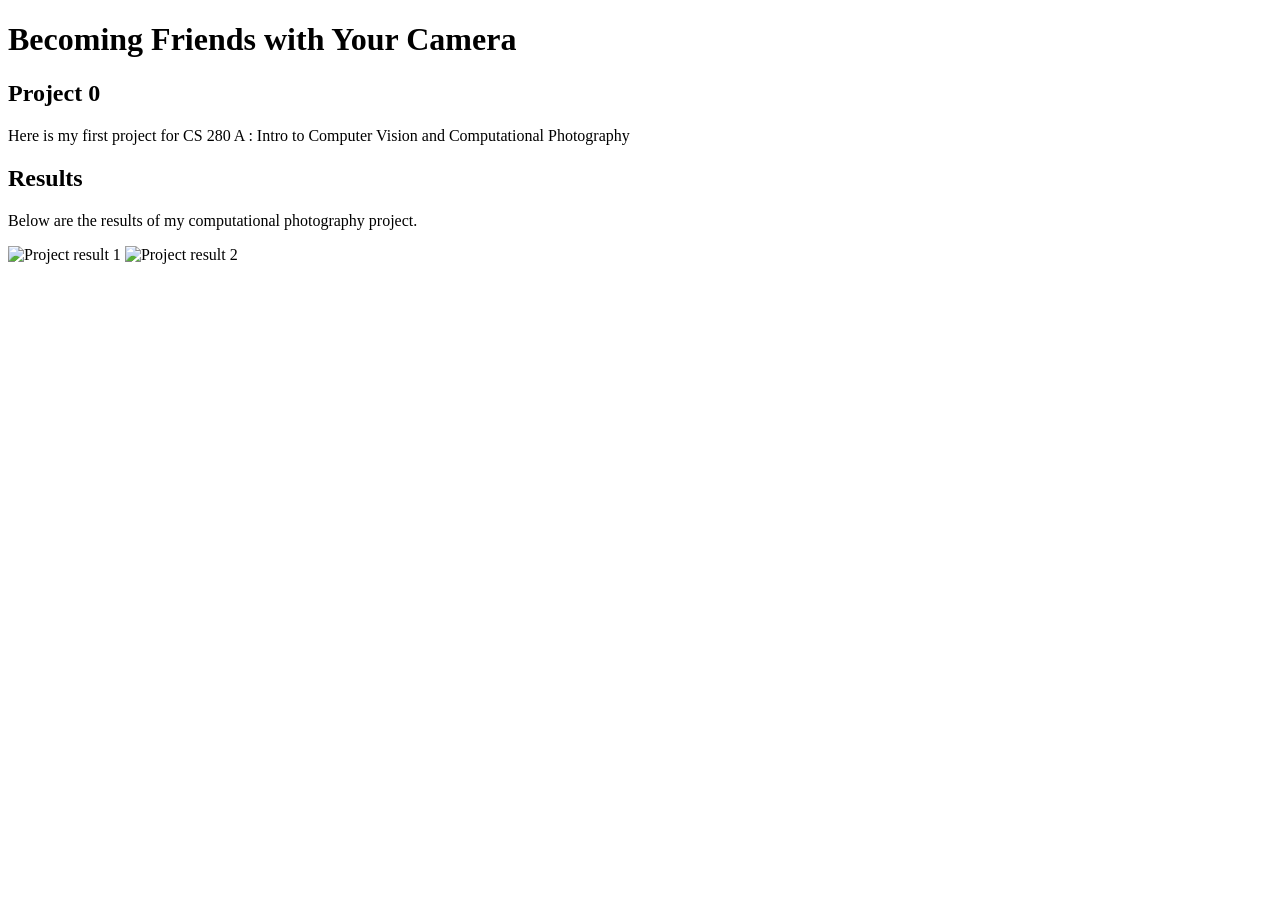
==== 0/index.html @ 38368849 "added project 0 homepage" ====
<!DOCTYPE html>
<html lang="en">
<head>
    <meta charset="UTF-8">
    <meta name="viewport" content="width=device-width, initial-scale=1.0">
    <title>CS 280A - Project 0</title>
</head>

<body>

    <h1>Becoming Friends with Your Camera</h1>

    <h2>Project 0</h2>

    <p>
        Here is my first project for CS 280 A : Intro to Computer Vision and Computational Photography
    </p>

    <h2>Results</h2>

    <p>
        Below are the results of my computational photography project.
    </p>

    <!-- Add your images here -->
    <img src="images/result1.jpg" alt="Project result 1" width="500">
    <img src="images/result2.jpg" alt="Project result 2" width="500">

</body>
</html>
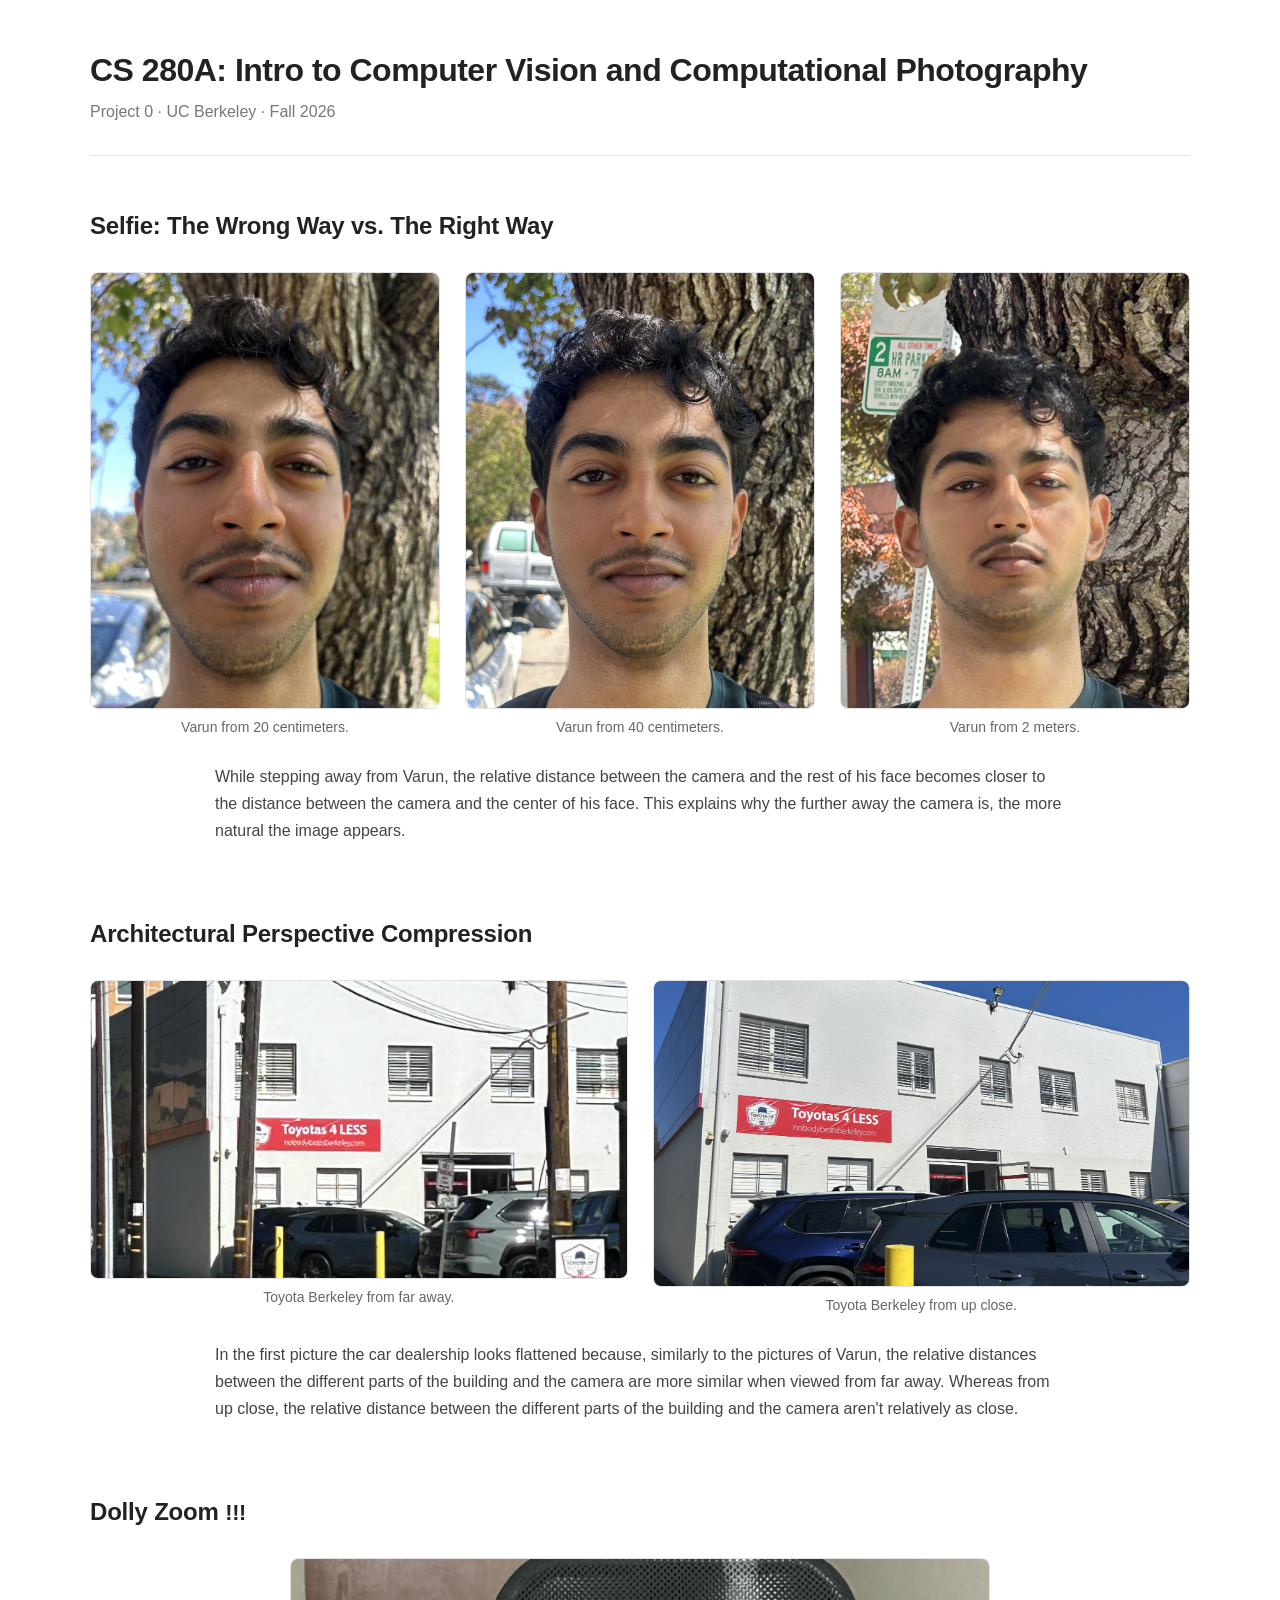
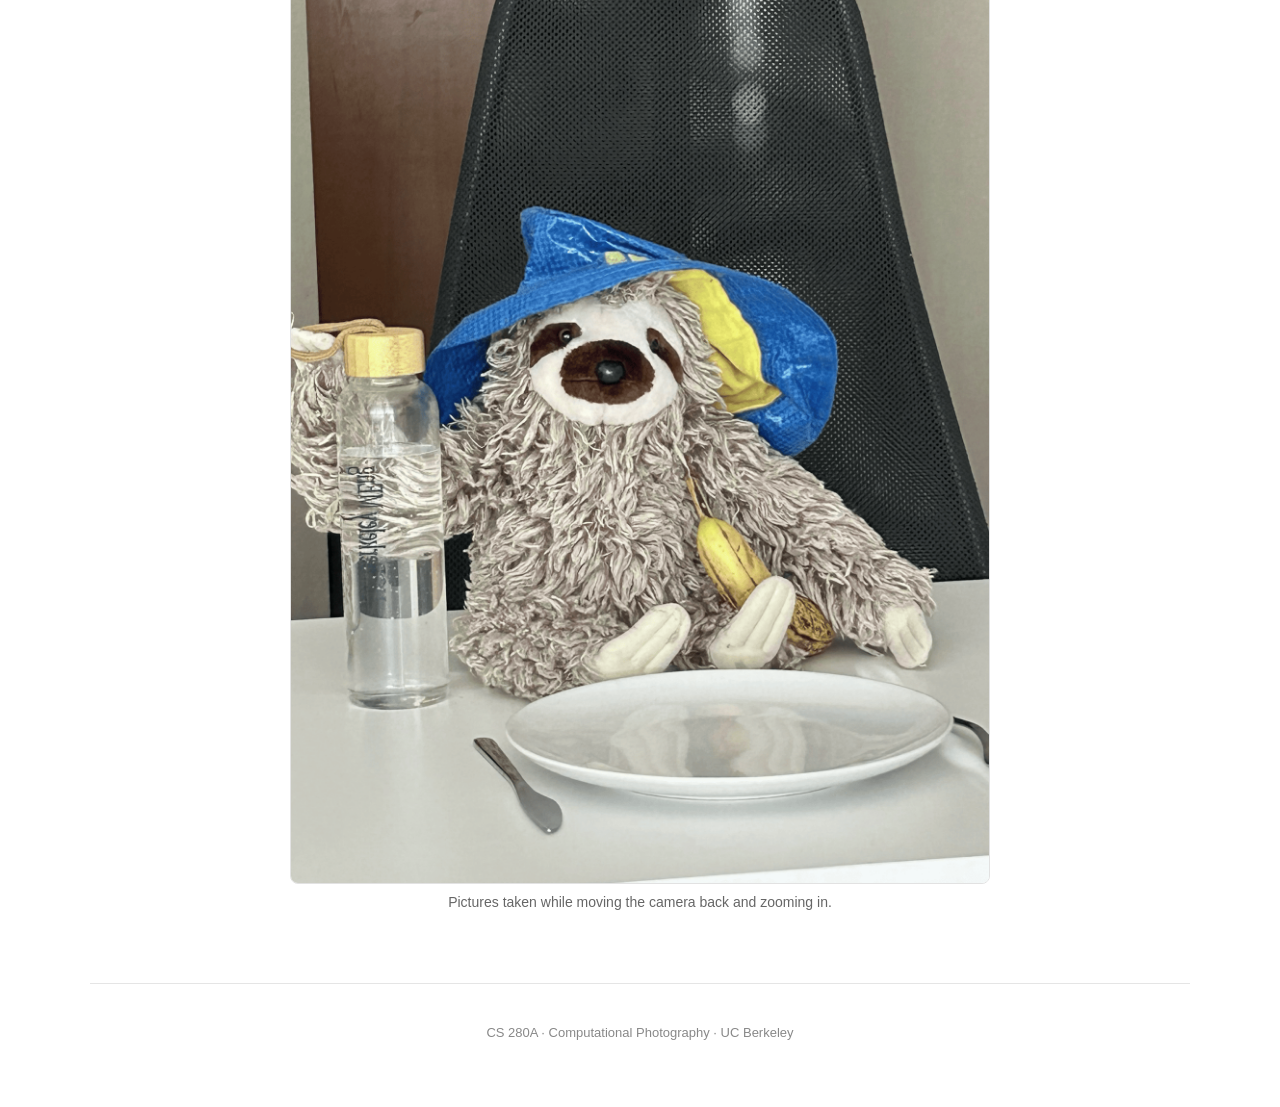
==== commit 4009cb27: "P0 added images and content" ====
--- a/0/index.html
+++ b/0/index.html
@@ -1,30 +1,101 @@
+
 <!DOCTYPE html>
 <html lang="en">
 <head>
     <meta charset="UTF-8">
     <meta name="viewport" content="width=device-width, initial-scale=1.0">
+
     <title>CS 280A - Project 0</title>
+
+    <link rel="stylesheet" href="style.css">
 </head>
 
 <body>
 
-    <h1>Becoming Friends with Your Camera</h1>
+    <header>
+        <h1>CS 280A: Intro to Computer Vision and Computational Photography</h1>
+        <p>Project 0 · UC Berkeley · Fall 2026</p>
+    </header>
 
-    <h2>Project 0</h2>
+    <main>
 
-    <p>
-        Here is my first project for CS 280 A : Intro to Computer Vision and Computational Photography
-    </p>
+        <section>
+            <h2>Selfie: The Wrong Way vs. The Right Way</h2>
 
-    <h2>Results</h2>
+            <div class="image-row three-images">
 
-    <p>
-        Below are the results of my computational photography project.
-    </p>
+                <div class="image-container">
+                    <img src="images/Varun/IMG_1673.jpeg" alt="Varun photographed from 20 centimeters">
+                    <p class="caption">Varun from 20 centimeters.</p>
+                </div>
 
-    <!-- Add your images here -->
-    <img src="images/result1.jpg" alt="Project result 1" width="500">
-    <img src="images/result2.jpg" alt="Project result 2" width="500">
+                <div class="image-container">
+                    <img src="images/Varun/IMG_1674.jpeg" alt="Varun photographed from 40 centimeters">
+                    <p class="caption">Varun from 40 centimeters.</p>
+                </div>
+
+                <div class="image-container">
+                    <img src="images/Varun/IMG_1679.jpeg" alt="Varun photographed from 2 meters">
+                    <p class="caption">Varun from 2 meters.</p>
+                </div>
+
+            </div>
+
+            <p class="description">
+                While stepping away from Varun,
+                 the relative distance between the camera and the rest
+                of his face becomes closer to the distance between the camera and the center
+                of his face. This explains why the further away the camera is, the more natural
+                the image appears.
+            </p>
+
+        </section>
+
+
+        <section>
+            <h2>Architectural Perspective Compression</h2>
+
+            <div class="image-row two-images">
+
+                <div class="image-container">
+                    <img src="images/toyota.jpeg" alt="Toyota Berkeley photographed from far away">
+                    <p class="caption">Toyota Berkeley from far away.</p>
+                </div>
+
+                <div class="image-container">
+                    <img src="images/toyota_zoom.jpeg" alt="Toyota Berkeley photographed up close">
+                    <p class="caption">Toyota Berkeley from up close.</p>
+                </div>
+
+            </div>
+
+            <p class="description">
+                In the first picture the car dealership looks flattened because, similarly to the pictures of Varun, 
+                the relative distances between the different parts of the building and the camera are more similar when viewed from far away. 
+                Whereas from up close, the relative distance between the different parts of the building and the camera aren't relatively as close.
+            
+             
+            </p>
+
+        </section>
+
+
+        <section>
+            <h2>Dolly Zoom <span>!!!</span></h2>
+
+            <div class="single-image">
+                <img class="gif" src="images/dolly_zoom.gif" alt="Dolly zoom animation">
+                <p class="caption">Pictures taken while moving the camera back and zooming in.</p>
+            </div>
+
+        </section>
+
+    </main>
+
+    <footer>
+        <p>CS 280A · Computational Photography · UC Berkeley</p>
+    </footer>
 
 </body>
-</html>+</html>
+
--- a/0/style.css
+++ b/0/style.css
@@ -0,0 +1,162 @@
+
+body {
+    max-width: 1100px;
+    margin: 0 auto;
+    padding: 50px 30px;
+
+    font-family: -apple-system, BlinkMacSystemFont, "Segoe UI", Arial, sans-serif;
+    color: #222;
+    background: #ffffff;
+
+    line-height: 1.7;
+}
+
+
+/* ---------- Header ---------- */
+
+header {
+    padding-bottom: 30px;
+    margin-bottom: 50px;
+    border-bottom: 1px solid #e5e5e5;
+}
+
+header h1 {
+    margin: 0 0 8px 0;
+
+    font-size: 32px;
+    line-height: 1.25;
+    font-weight: 650;
+    letter-spacing: -0.5px;
+}
+
+header p {
+    margin: 0;
+
+    font-size: 16px;
+    color: #777;
+}
+
+
+/* ---------- Sections ---------- */
+
+section {
+    margin-bottom: 70px;
+}
+
+h2 {
+    margin: 0 0 25px 0;
+
+    font-size: 24px;
+    font-weight: 600;
+    letter-spacing: -0.2px;
+}
+
+h2 span {
+    font-size: 0.9em;
+}
+
+
+/* ---------- Image Layout ---------- */
+
+.image-row {
+    display: grid;
+    gap: 25px;
+    margin-bottom: 25px;
+}
+
+.three-images {
+    grid-template-columns: repeat(3, 1fr);
+}
+
+.two-images {
+    grid-template-columns: repeat(2, 1fr);
+}
+
+
+/* ---------- Images ---------- */
+
+.image-container {
+    text-align: center;
+}
+
+.image-container img,
+.gif {
+    display: block;
+    width: 100%;
+    height: auto;
+
+    border-radius: 8px;
+    border: 1px solid #e2e2e2;
+
+    box-sizing: border-box;
+}
+
+
+/* ---------- Captions ---------- */
+
+.caption {
+    margin: 9px 0 0 0;
+
+    font-size: 14px;
+    line-height: 1.4;
+    color: #666;
+}
+
+
+/* ---------- Descriptions ---------- */
+
+.description {
+    max-width: 850px;
+    margin: 25px auto 0 auto;
+
+    font-size: 16px;
+    color: #444;
+}
+
+
+/* ---------- GIF ---------- */
+
+.single-image {
+    max-width: 700px;
+    margin: 0 auto;
+}
+
+.single-image .caption {
+    text-align: center;
+}
+
+
+/* ---------- Footer ---------- */
+
+footer {
+    padding-top: 25px;
+    border-top: 1px solid #e5e5e5;
+
+    text-align: center;
+    font-size: 13px;
+    color: #888;
+}
+
+
+/* ---------- Mobile ---------- */
+
+@media (max-width: 700px) {
+
+    body {
+        padding: 30px 20px;
+    }
+
+    header h1 {
+        font-size: 26px;
+    }
+
+    .three-images,
+    .two-images {
+        grid-template-columns: 1fr;
+    }
+
+    section {
+        margin-bottom: 50px;
+    }
+}
+
